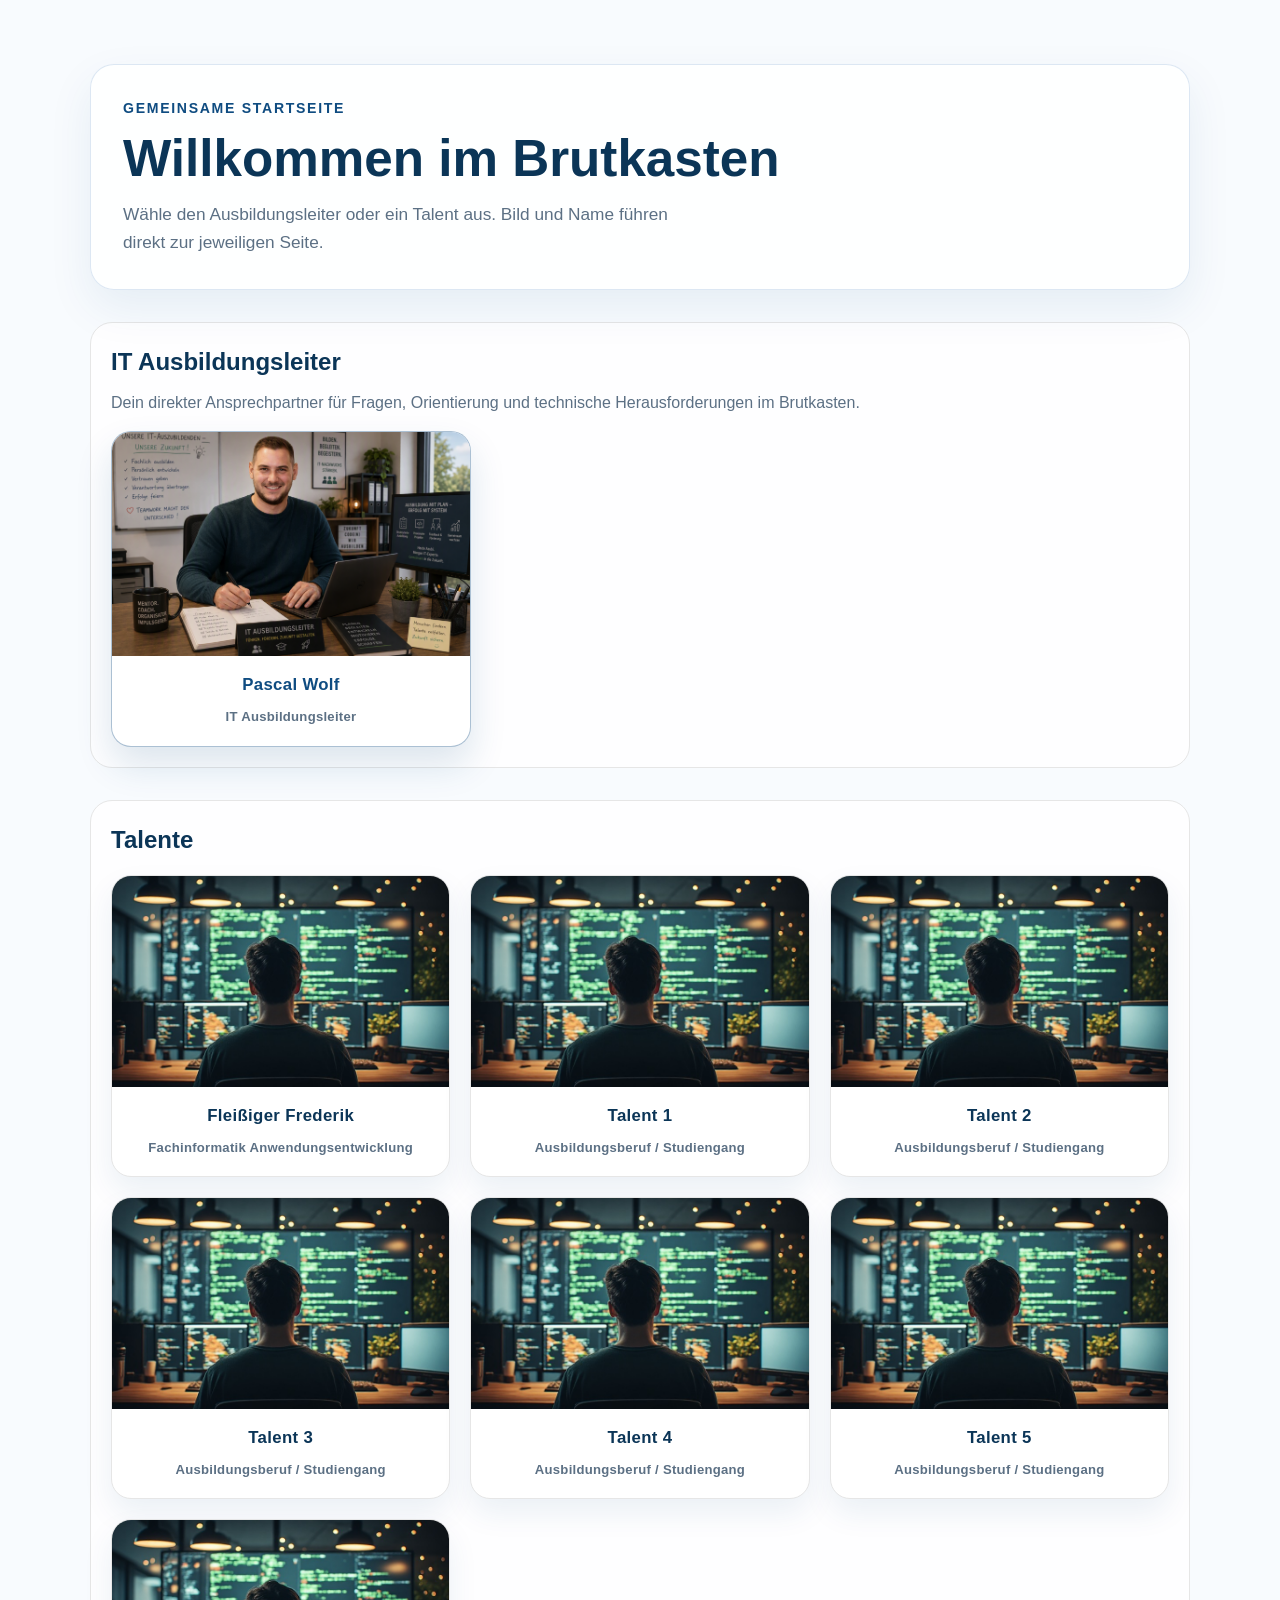
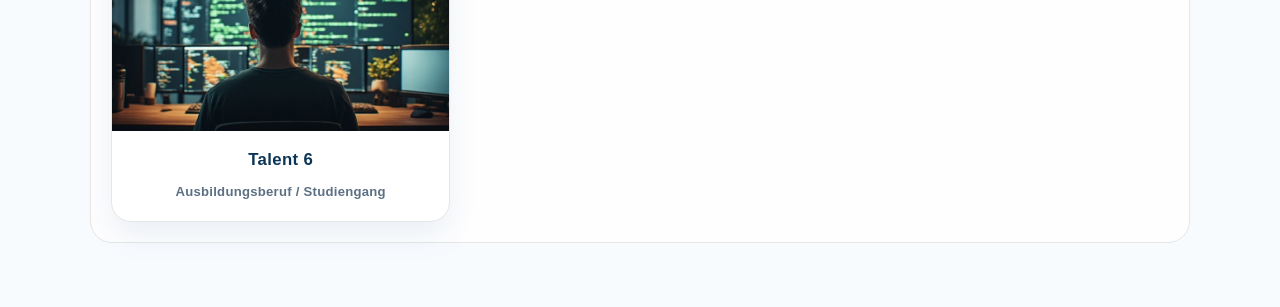
==== index.html @ b2a81ae7 "fertiger Steckbrief OS" ====
<!doctype html>
<html lang="de">
  <head>
    <meta charset="utf-8" />
    <meta name="viewport" content="width=device-width, initial-scale=1" />
    <title>Willkommen im Brutkasten</title>
    <link rel="stylesheet" href="styles.css" />
  </head>
  <body>
    <header class="hero">
      <div class="hero__inner">
        <p class="hero__eyebrow">Gemeinsame Startseite</p>
        <h1>Willkommen im Brutkasten</h1>
        <p class="hero__text">
          Wähle den Ausbildungsleiter oder ein Talent aus. Bild und Name führen
          direkt zur jeweiligen Seite.
        </p>
      </div>
    </header>

    <main class="page-wrap">
      <section class="trainer-section" aria-label="IT Ausbildungsleiter">
        <h2 class="trainer-section__title">IT Ausbildungsleiter</h2>
        <p class="trainer-section__text">
          Dein direkter Ansprechpartner für Fragen, Orientierung und technische
          Herausforderungen im Brutkasten.
        </p>
        <a
          class="student-card student-card--trainer trainer-section__card"
          href="ausbilder/pascal-wolf/visitenkarte.html"
        >
          <img src="images/pascal-wolf.png" alt="Portrait von Pascal Wolf" />
          <div class="student-card__text">
            <span class="student-card__label">Pascal Wolf</span>
            <span class="student-card__subtitle">IT Ausbildungsleiter</span>
          </div>
        </a>
      </section>

      <section class="student-section" aria-label="Talent-Seiten">
        <h2 class="student-section__title">Talente</h2>
        <div class="student-grid">
          <a
            class="student-card"
            href="talente/fleißiger-frederik/visitenkarte.html"
          >
            <img
              src="images/talent-placeholder.jpg"
              alt="Platzhalterbild für Fleißiger Frederik"
            />
            <div class="student-card__text">
              <span class="student-card__label">Fleißiger Frederik</span>
              <span class="student-card__subtitle"
                >Fachinformatik Anwendungsentwicklung</span
              >
            </div>
          </a>

          <a class="student-card" href="azubi1.html">
            <img
              src="images/talent-placeholder.jpg"
              alt="Platzhalterbild für Talent 1"
            />
            <div class="student-card__text">
              <span class="student-card__label">Talent 1</span>
              <span class="student-card__subtitle"
                >Ausbildungsberuf / Studiengang</span
              >
            </div>
          </a>

          <a class="student-card" href="azubi2.html">
            <img
              src="images/talent-placeholder.jpg"
              alt="Platzhalterbild für Talent 2"
            />
            <div class="student-card__text">
              <span class="student-card__label">Talent 2</span>
              <span class="student-card__subtitle"
                >Ausbildungsberuf / Studiengang</span
              >
            </div>
          </a>

          <a class="student-card" href="azubi3.html">
            <img
              src="images/talent-placeholder.jpg"
              alt="Platzhalterbild für Talent 3"
            />
            <div class="student-card__text">
              <span class="student-card__label">Talent 3</span>
              <span class="student-card__subtitle"
                >Ausbildungsberuf / Studiengang</span
              >
            </div>
          </a>

          <a class="student-card" href="azubi4.html">
            <img
              src="images/talent-placeholder.jpg"
              alt="Platzhalterbild für Talent 4"
            />
            <div class="student-card__text">
              <span class="student-card__label">Talent 4</span>
              <span class="student-card__subtitle"
                >Ausbildungsberuf / Studiengang</span
              >
            </div>
          </a>

          <a class="student-card" href="azubi5.html">
            <img
              src="images/talent-placeholder.jpg"
              alt="Platzhalterbild für Talent 5"
            />
            <div class="student-card__text">
              <span class="student-card__label">Talent 5</span>
              <span class="student-card__subtitle"
                >Ausbildungsberuf / Studiengang</span
              >
            </div>
          </a>

          <a class="student-card" href="azubi6.html">
            <img
              src="images/talent-placeholder.jpg"
              alt="Platzhalterbild für Talent 6"
            />
            <div class="student-card__text">
              <span class="student-card__label">Talent 6</span>
              <span class="student-card__subtitle"
                >Ausbildungsberuf / Studiengang</span
              >
            </div>
          </a>
        </div>
      </section>
    </main>
  </body>
</html>
---- styles.css ----
:root {
  --brand-blue: #0f4c81;
  --brand-blue-dark: #0b3557;
  --brand-blue-soft: #eaf2fb;
  --border: #d9e5f2;
  --text-dark: #17324d;
  --text-muted: #5c7084;
  --surface: #ffffff;
  --background: #f5f9fc;
}

* {
  box-sizing: border-box;
}

body {
  margin: 0;
  font-family: "Segoe UI", Arial, sans-serif;
  color: var(--text-dark);
  background:
    radial-gradient(circle at top, rgba(15, 76, 129, 0.08), transparent 34%),
    var(--background);
}

a {
  color: inherit;
  text-decoration: none;
}

.hero {
  padding: 4rem 1rem 2rem;
}

.hero__inner {
  width: min(1100px, calc(100% - 2rem));
  margin: 0 auto;
  padding: 2rem;
  background: rgba(255, 255, 255, 0.82);
  border: 1px solid rgba(217, 229, 242, 0.9);
  border-radius: 24px;
  box-shadow: 0 18px 45px rgba(15, 76, 129, 0.08);
  backdrop-filter: blur(6px);
}

.hero__eyebrow {
  margin: 0 0 0.75rem;
  font-size: 0.88rem;
  font-weight: 700;
  letter-spacing: 0.12em;
  text-transform: uppercase;
  color: var(--brand-blue);
}

.hero h1 {
  margin: 0;
  font-size: clamp(2.2rem, 4vw, 4rem);
  line-height: 1.05;
  color: var(--brand-blue-dark);
}

.hero__text {
  max-width: 60ch;
  margin: 1rem 0 0;
  font-size: 1.08rem;
  color: var(--text-muted);
}

.page-wrap {
  width: min(1100px, calc(100% - 2rem));
  margin: 0 auto 4rem;
}

.trainer-section {
  margin: 0 0 2rem;
  padding: 1.25rem;
  background: rgba(255, 255, 255, 0.84);
  border: 1px solid var(--border);
  border-radius: 22px;
}

.trainer-section__title {
  margin: 0;
  color: var(--brand-blue-dark);
}

.trainer-section__text {
  margin: 0.55rem 0 1rem;
  color: var(--text-muted);
}

.trainer-section__card {
  max-width: 360px;
}

.student-section {
  margin: 0;
  padding: 1.25rem;
  background: rgba(255, 255, 255, 0.84);
  border: 1px solid var(--border);
  border-radius: 22px;
}

.student-section__title {
  margin: 0 0 1rem;
  color: var(--brand-blue-dark);
}

.student-grid {
  display: grid;
  grid-template-columns: repeat(3, minmax(0, 1fr));
  gap: 1.25rem;
}

.student-card {
  display: flex;
  flex-direction: column;
  overflow: hidden;
  background: var(--surface);
  border: 1px solid var(--border);
  border-radius: 20px;
  box-shadow: 0 14px 30px rgba(15, 76, 129, 0.08);
  transition:
    transform 160ms ease,
    box-shadow 160ms ease,
    border-color 160ms ease;
}

.student-card:hover,
.student-card:focus-visible {
  transform: translateY(-4px);
  border-color: rgba(15, 76, 129, 0.28);
  box-shadow: 0 20px 42px rgba(15, 76, 129, 0.14);
}

.student-card img {
  display: block;
  width: 100%;
  aspect-ratio: 16 / 10;
  object-fit: cover;
  background: var(--brand-blue-soft);
}

.student-card__text {
  padding: 1rem 1.1rem 1.15rem;
  text-align: center;
}

.student-card__label {
  display: block;
  font-size: 1.05rem;
  font-weight: 700;
  color: var(--brand-blue-dark);
  letter-spacing: 0.02em;
}

.student-card__subtitle {
  display: block;
  margin-top: 0.45rem;
  font-size: 0.82rem;
  font-weight: 600;
  color: var(--text-muted);
  letter-spacing: 0.02em;
}

.student-card--trainer {
  border-color: rgba(15, 76, 129, 0.35);
  box-shadow: 0 18px 36px rgba(15, 76, 129, 0.14);
}

.student-card--trainer .student-card__label {
  color: var(--brand-blue);
}

@media (max-width: 900px) {
  .student-grid {
    grid-template-columns: repeat(2, minmax(0, 1fr));
  }
}

@media (max-width: 600px) {
  .hero {
    padding-top: 2rem;
  }

  .hero__inner {
    padding: 1.5rem;
    border-radius: 20px;
  }

  .student-grid {
    grid-template-columns: 1fr;
  }

  .page-wrap {
    margin-bottom: 2.5rem;
  }

  .trainer-section {
    padding: 1rem;
    border-radius: 18px;
  }

  .student-section {
    padding: 1rem;
    border-radius: 18px;
  }
}

:root {
  --brand-blue: #0f4c81;
  --brand-blue-dark: #0b3557;
  --text-dark: #17324d;
  --text-muted: #5c7084;
  --surface: #ffffff;
  --surface-alt: #f6f9fc;
  --border: #e6e6e6;
}

body {
  margin: 0;
  font-family: Arial, sans-serif;
  line-height: 1.6;
  color: var(--text-dark);
  background: #f8fbfe;
}

h1,
h2,
h3 {
  margin-top: 0;
  color: var(--brand-blue-dark);
}

h1 {
  font-size: 2.2rem;
  margin-bottom: 0.5rem;
}

h2 {
  font-size: 1.5rem;
  margin-bottom: 1rem;
}

h3 {
  font-size: 1.1rem;
  margin-bottom: 0.5rem;
}

.page-header,
.content-wrap {
  width: min(900px, calc(100% - 2rem));
  margin: 0 auto;
}

.page-header {
  padding: 2rem 1rem 1rem;
  text-align: center;
}

.hero-image {
  display: block;
  width: 180px;
  max-width: 100%;
  margin: 0 auto 1rem;
  border: 1px solid var(--border);
  border-radius: 14px;
}

.intro-text {
  margin-bottom: 0.25rem;
  color: var(--brand-blue);
  font-weight: bold;
  text-transform: uppercase;
  letter-spacing: 0.08em;
}

.profile-note {
  max-width: 68ch;
  margin: 0.5rem auto 0;
}

.content-wrap {
  margin-bottom: 1.25rem;
  padding: 1.25rem;
  background: var(--surface);
  border: 1px solid var(--border);
  border-radius: 12px;
}

.section-alt {
  background: var(--surface-alt);
}

table {
  width: 100%;
  border-collapse: collapse;
  margin-top: 1rem;
}

tr th,
tr td {
  border: 1px solid var(--border);
  padding: 0.8rem;
  text-align: left;
  vertical-align: top;
}

tr th {
  background-color: #f5f5f5;
  width: 35%;
}

a {
  text-decoration: none;
  color: #464feb;
}

a:hover {
  text-decoration: underline;
}

.back-link {
  font-weight: 700;
}

article {
  margin-top: 1rem;
  padding-top: 0.75rem;
  border-top: 1px solid var(--border);
}

article:first-of-type {
  border-top: none;
  padding-top: 0;
}

p,
li,
td,
th {
  color: var(--text-muted);
}

footer {
  text-align: center;
  padding: 1.5rem 1rem 2rem;
  color: var(--text-muted);
}

@media (max-width: 600px) {
  .page-header,
  .content-wrap {
    width: calc(100% - 1rem);
  }

  .content-wrap {
    padding: 1rem;
  }

  tr th {
    width: 40%;
  }
}
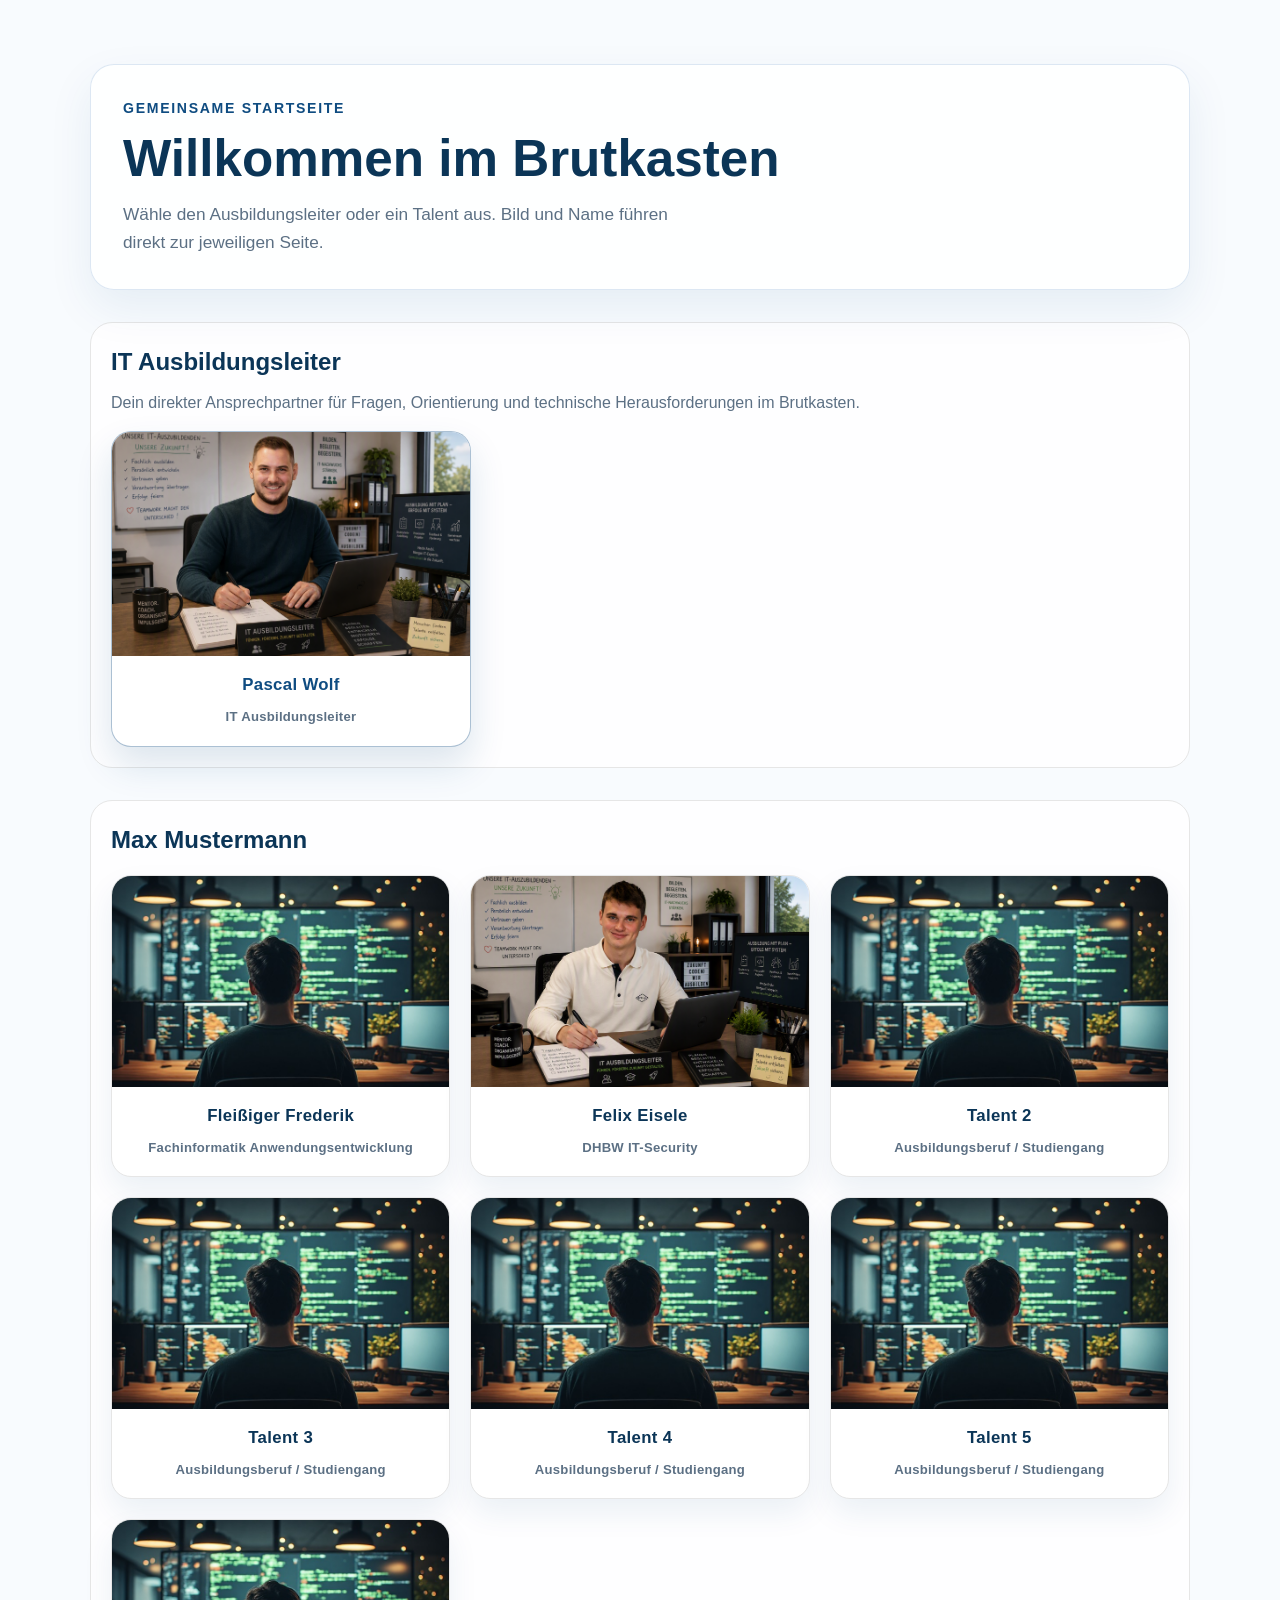
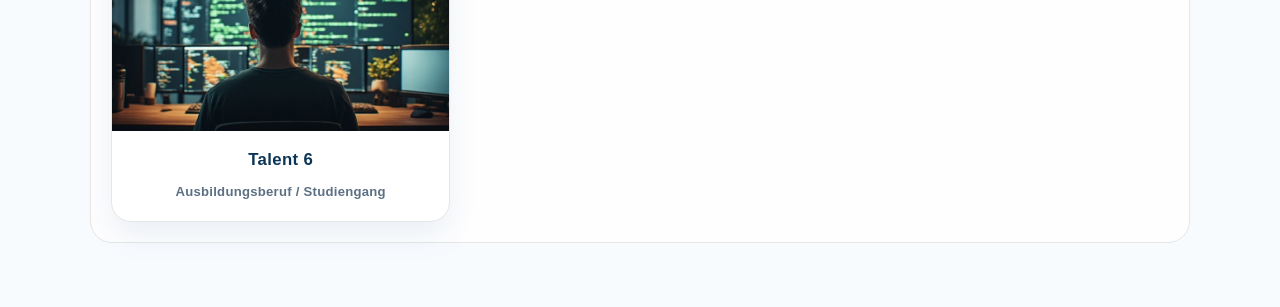
==== commit c74a8383: "Merge pull request #3 from IT-Brutkasten/feature/steckbrief-Felix-Eisele Feature/steckbrief felix ei" ====
--- a/index.html
+++ b/index.html
@@ -38,7 +38,7 @@
       </section>
 
       <section class="student-section" aria-label="Talent-Seiten">
-        <h2 class="student-section__title">Talente</h2>
+        <h2 class="student-section__title">Max Mustermann</h2>
         <div class="student-grid">
           <a
             class="student-card"
@@ -56,15 +56,15 @@
             </div>
           </a>
 
-          <a class="student-card" href="azubi1.html">
+          <a class="student-card" href="FelixEisele/steckbrief.html">
             <img
-              src="images/talent-placeholder.jpg"
+              src="images/Felixbild.png"
               alt="Platzhalterbild für Talent 1"
             />
             <div class="student-card__text">
-              <span class="student-card__label">Talent 1</span>
+              <span class="student-card__label">Felix Eisele</span>
               <span class="student-card__subtitle"
-                >Ausbildungsberuf / Studiengang</span
+                >DHBW IT-Security</span
               >
             </div>
           </a>
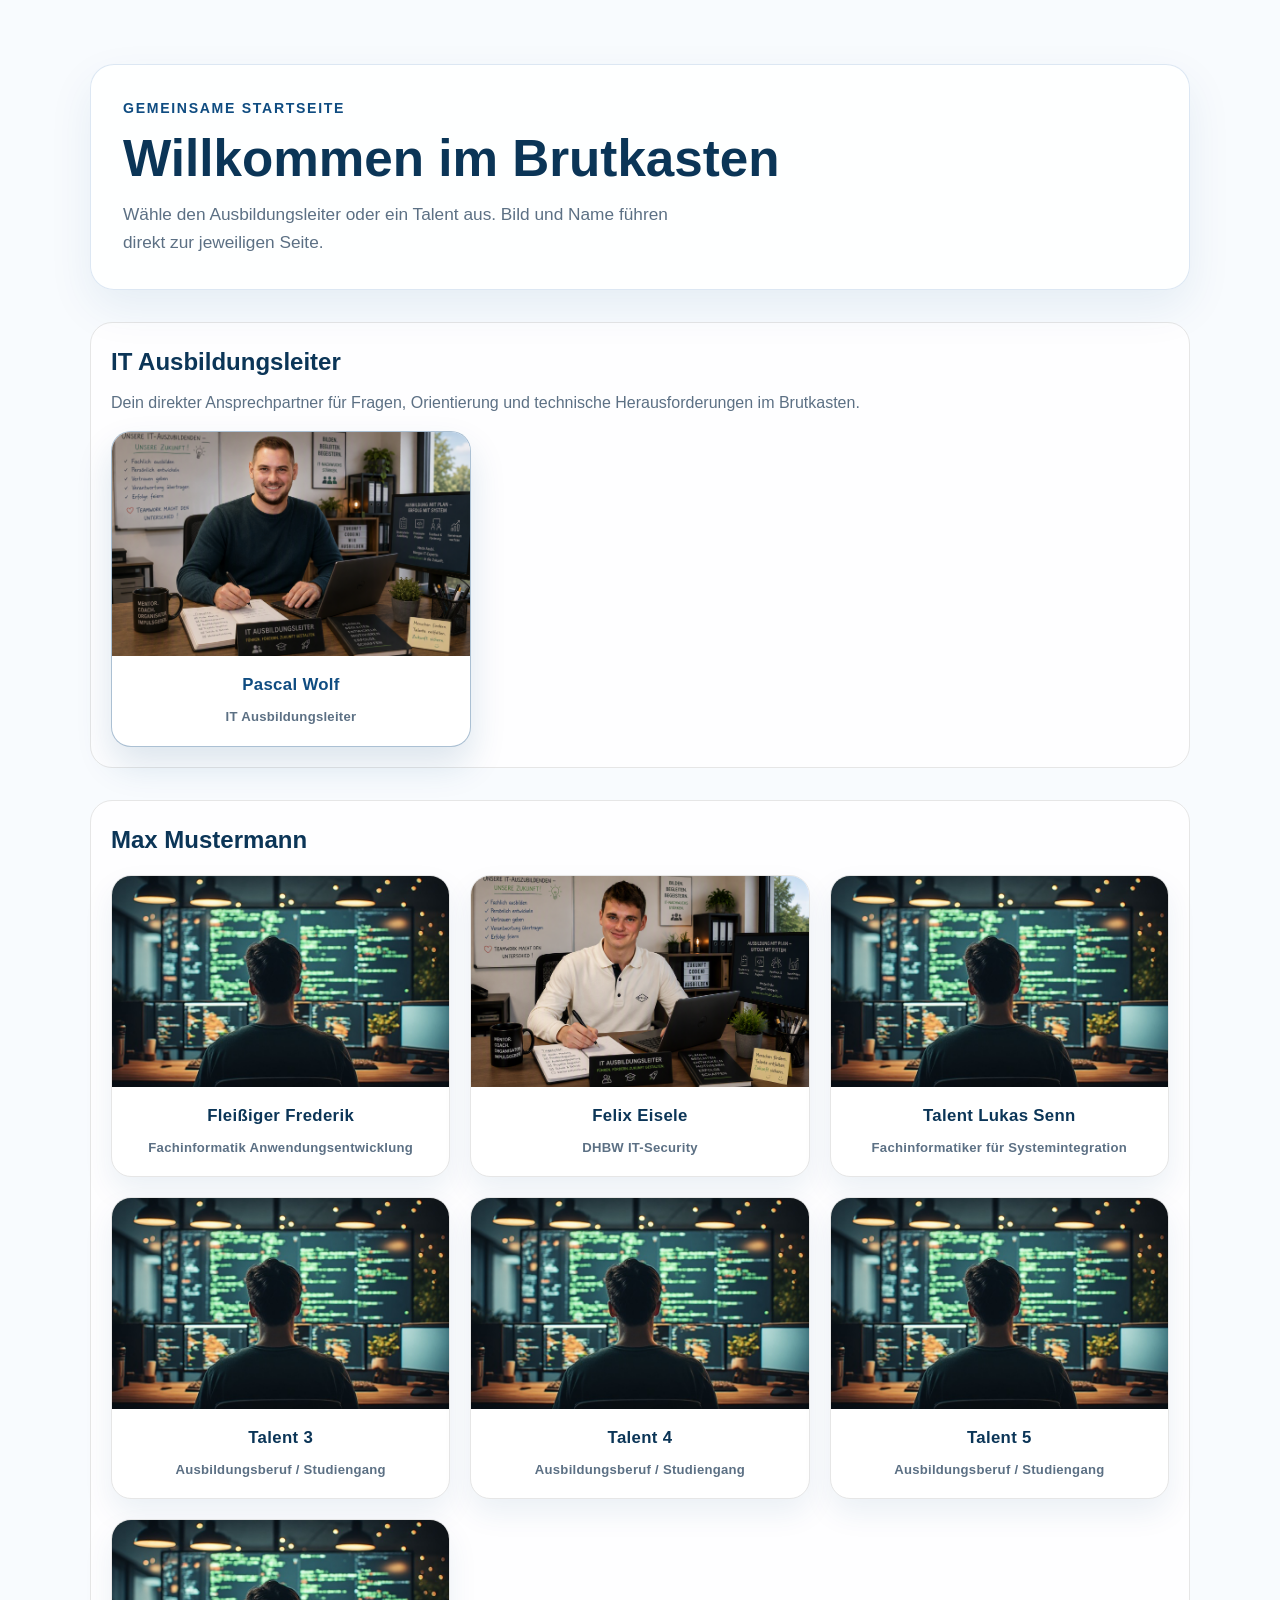
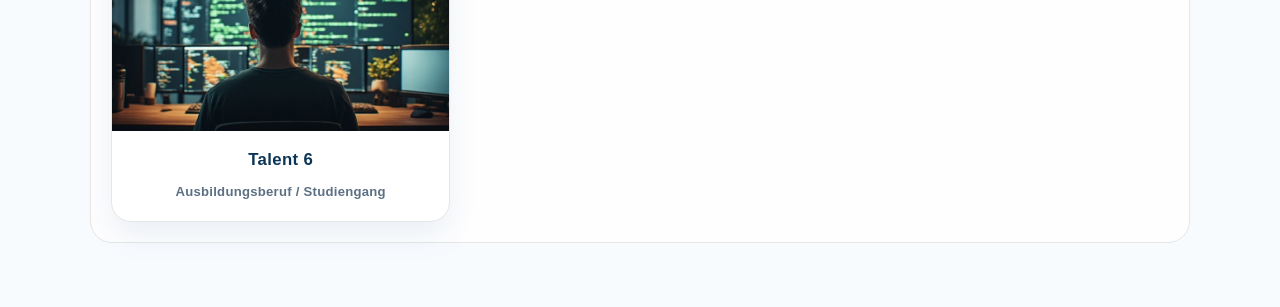
==== commit 958516c8: "Merge pull request #4 from IT-Brutkasten/feature/steckbrief-lukas-senn Feature/steckbrief lukas senn" ====
--- a/index.html
+++ b/index.html
@@ -69,15 +69,15 @@
             </div>
           </a>
 
-          <a class="student-card" href="azubi2.html">
+          <a class="student-card" href="lukas_senn/visitenkartelukassenn.html">
             <img
               src="images/talent-placeholder.jpg"
               alt="Platzhalterbild für Talent 2"
             />
             <div class="student-card__text">
-              <span class="student-card__label">Talent 2</span>
+              <span class="student-card__label">Talent Lukas Senn</span>
               <span class="student-card__subtitle"
-                >Ausbildungsberuf / Studiengang</span
+                >Fachinformatiker für Systemintegration</span
               >
             </div>
           </a>
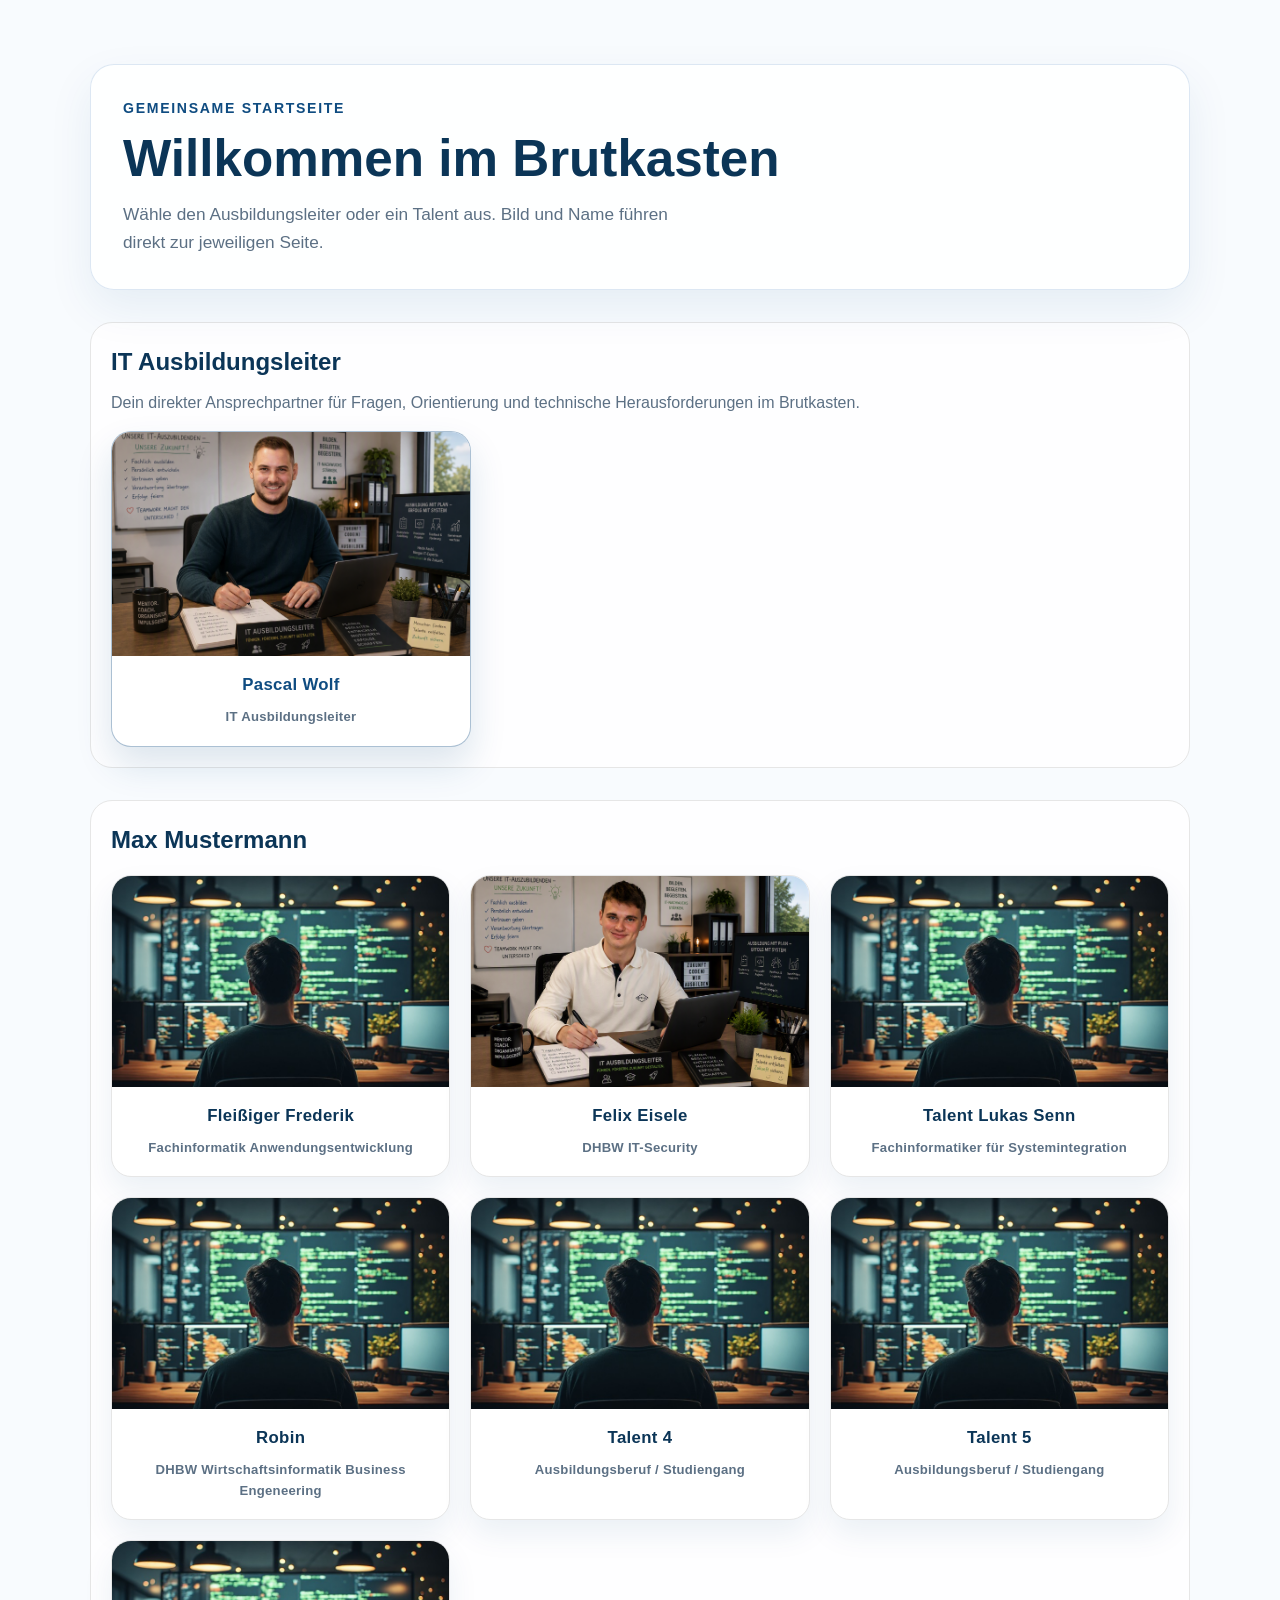
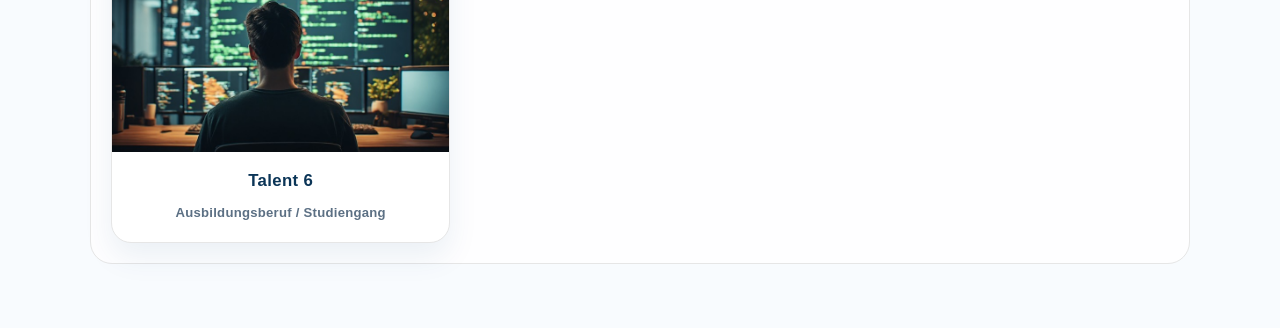
==== commit 1112c28d: "Merge pull request #5 from IT-Brutkasten/feature/steckbrief-robin-priess Feature/steckbrief robin" ====
--- a/index.html
+++ b/index.html
@@ -82,15 +82,15 @@
             </div>
           </a>
 
-          <a class="student-card" href="azubi3.html">
+          <a class="student-card" href="talente/robin-priess/visitenkarte.html">
             <img
               src="images/talent-placeholder.jpg"
               alt="Platzhalterbild für Talent 3"
             />
             <div class="student-card__text">
-              <span class="student-card__label">Talent 3</span>
+              <span class="student-card__label" >Robin</span>
               <span class="student-card__subtitle"
-                >Ausbildungsberuf / Studiengang</span
+                >DHBW Wirtschaftsinformatik Business Engeneering</span
               >
             </div>
           </a>
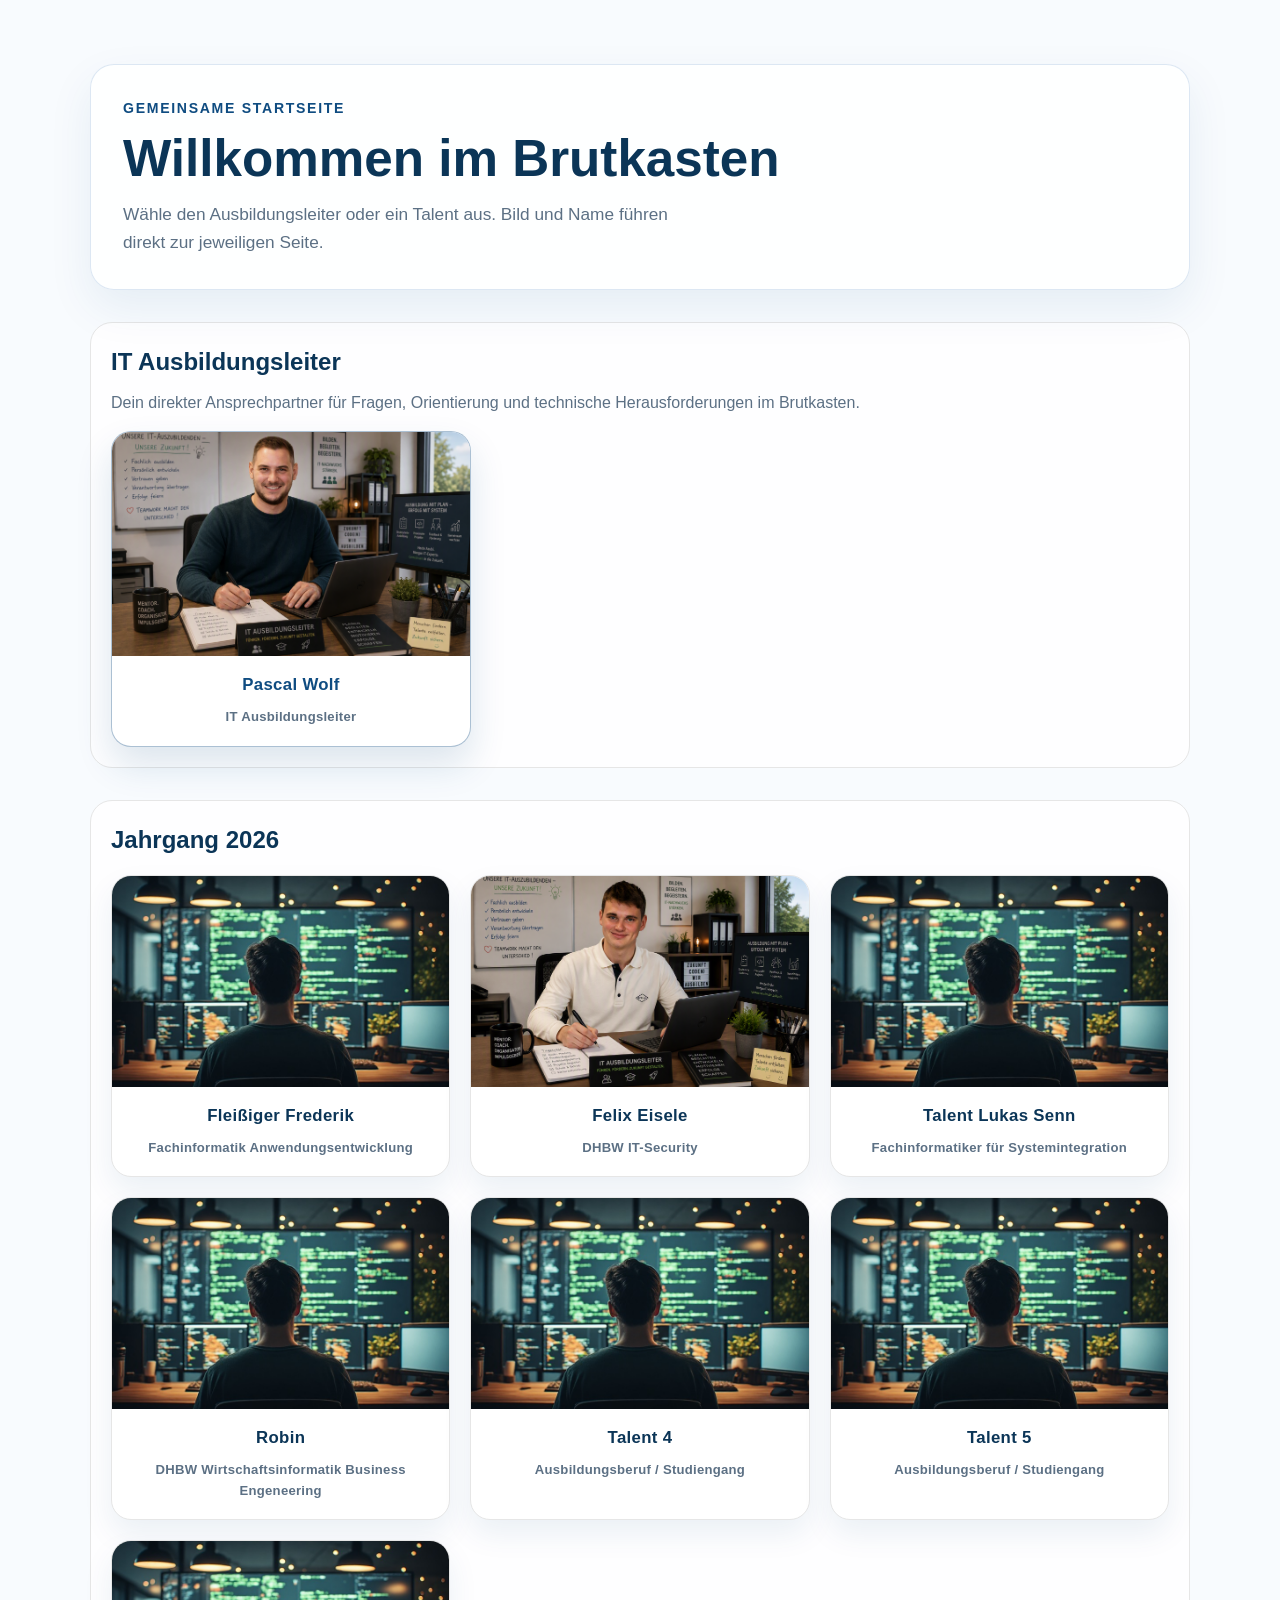
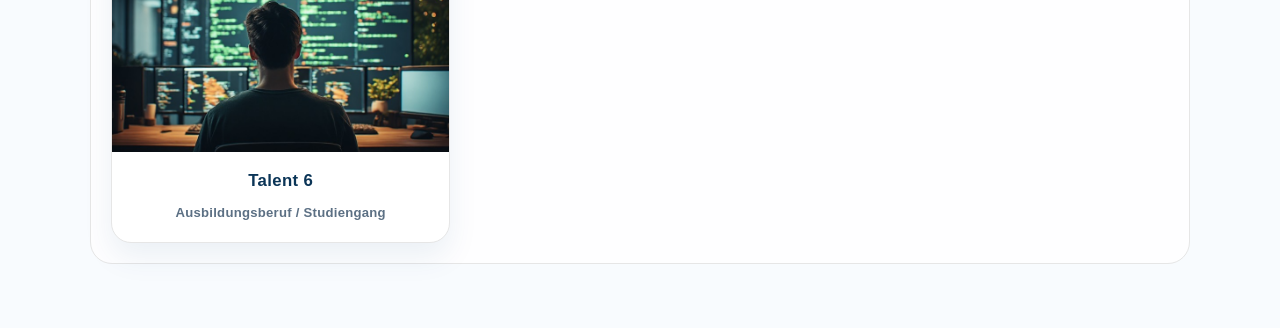
==== commit d1a21d65: "Changed Section Title (41) (felix hats verbockt xD!)" ====
--- a/index.html
+++ b/index.html
@@ -38,7 +38,7 @@
       </section>
 
       <section class="student-section" aria-label="Talent-Seiten">
-        <h2 class="student-section__title">Max Mustermann</h2>
+        <h2 class="student-section__title">Jahrgang 2026</h2>
         <div class="student-grid">
           <a
             class="student-card"
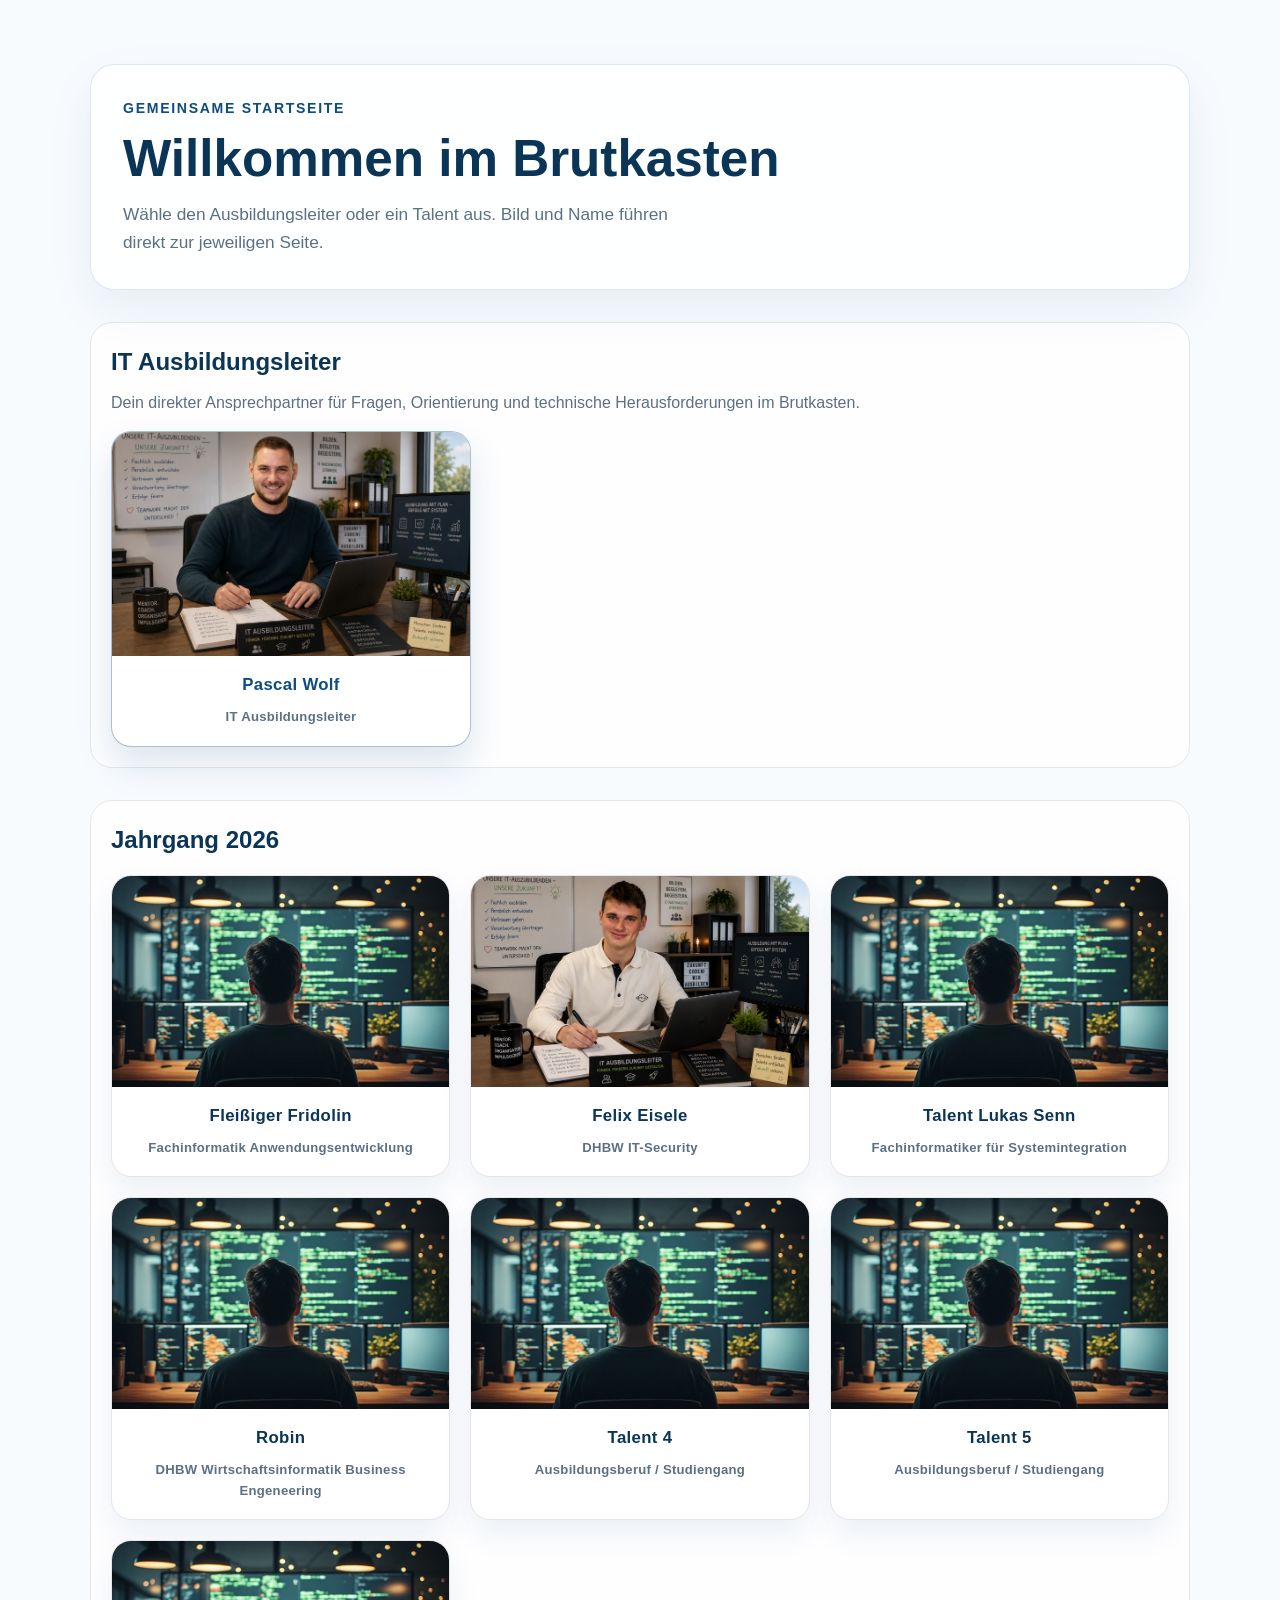
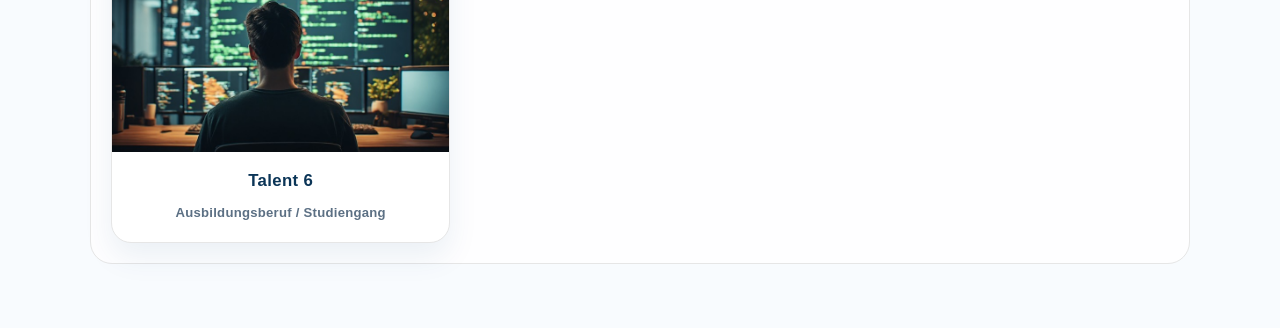
==== commit f12cc8d8: "changed student name" ====
--- a/index.html
+++ b/index.html
@@ -49,7 +49,7 @@
               alt="Platzhalterbild für Fleißiger Frederik"
             />
             <div class="student-card__text">
-              <span class="student-card__label">Fleißiger Frederik</span>
+              <span class="student-card__label">Fleißiger Fridolin</span>
               <span class="student-card__subtitle"
                 >Fachinformatik Anwendungsentwicklung</span
               >
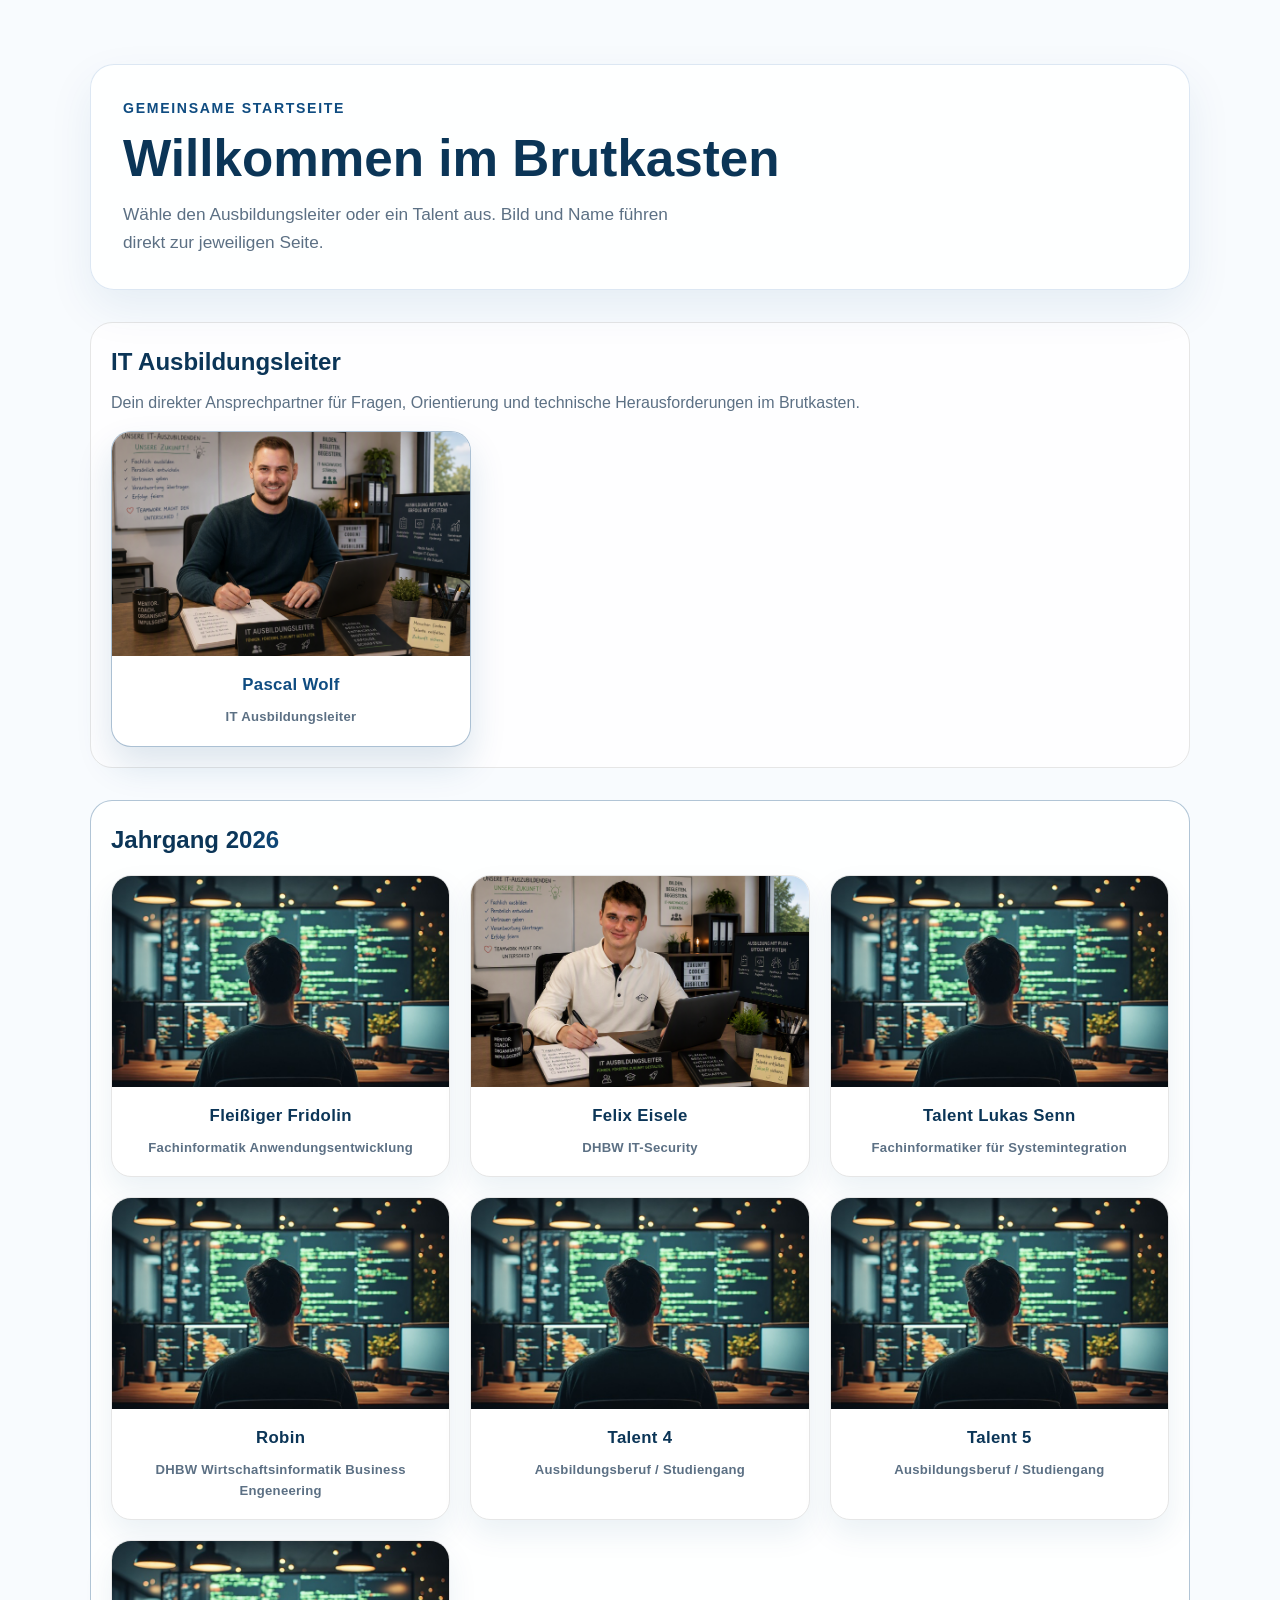
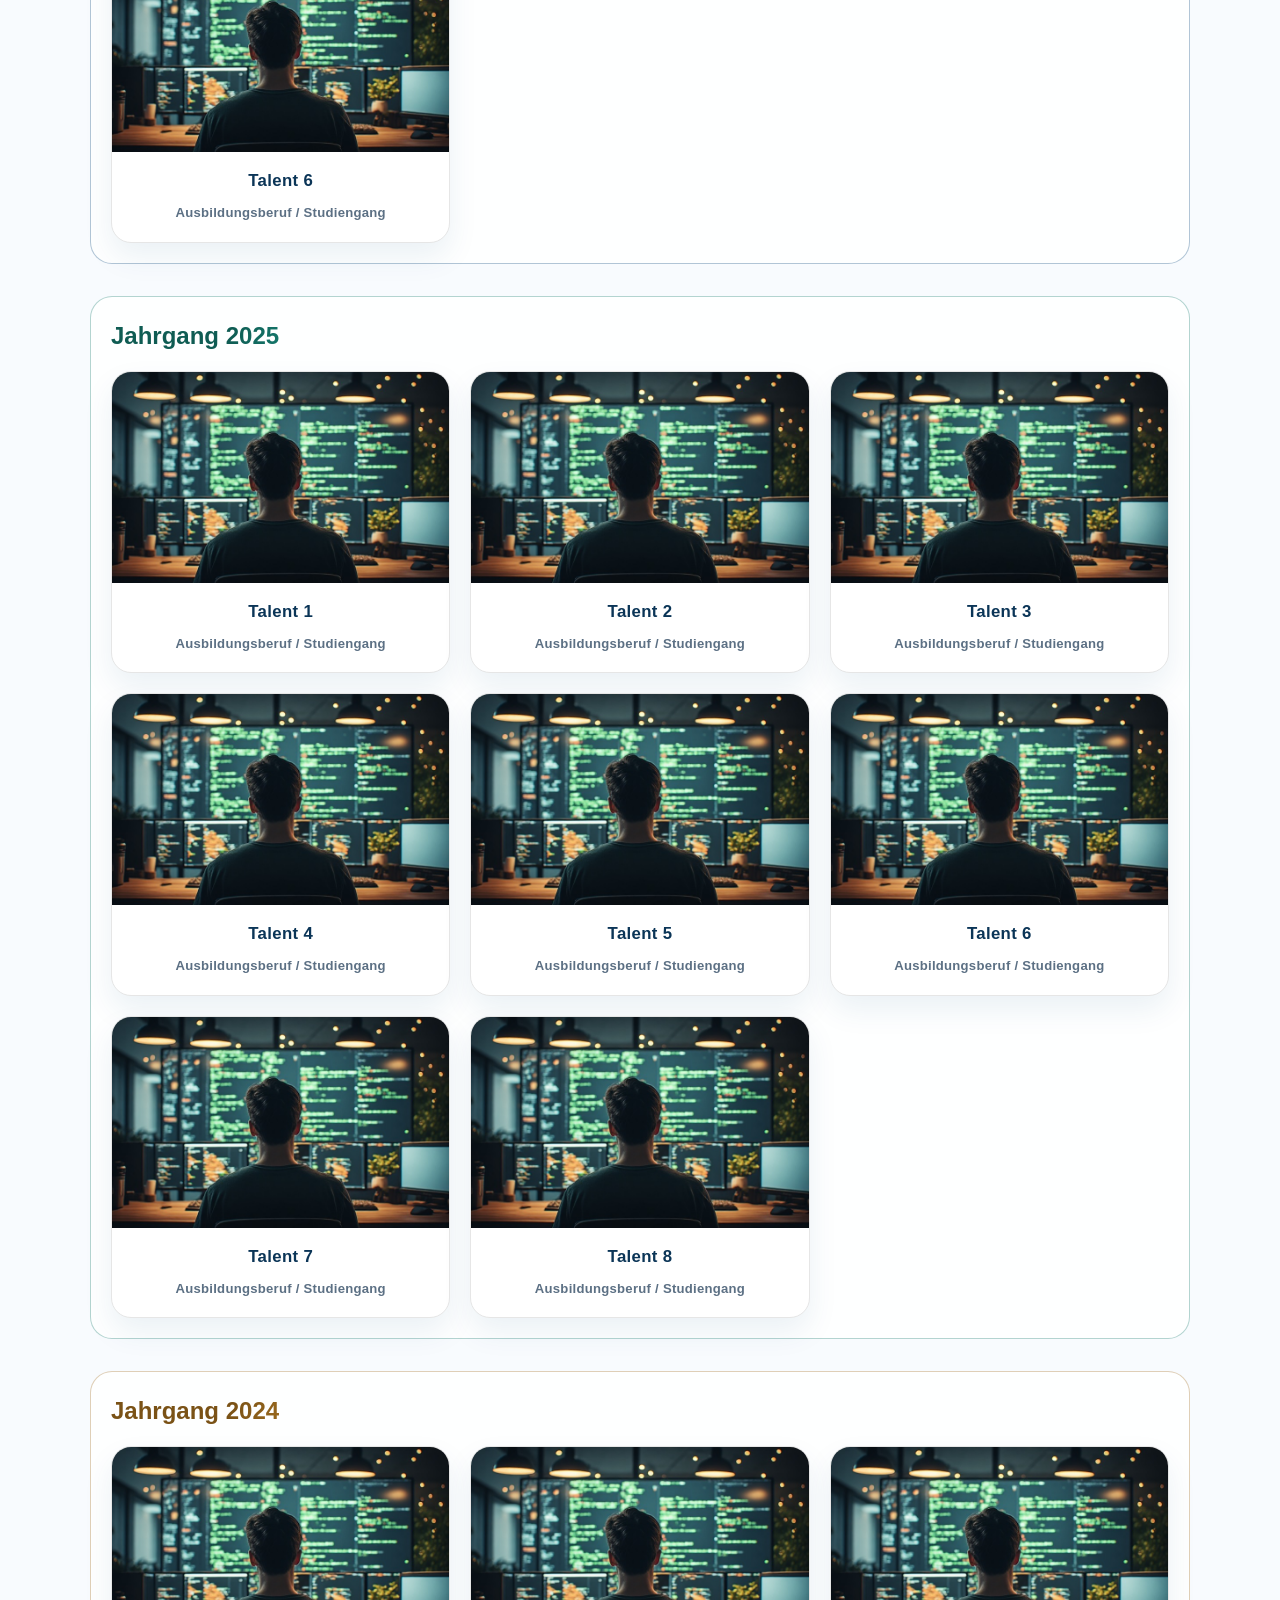
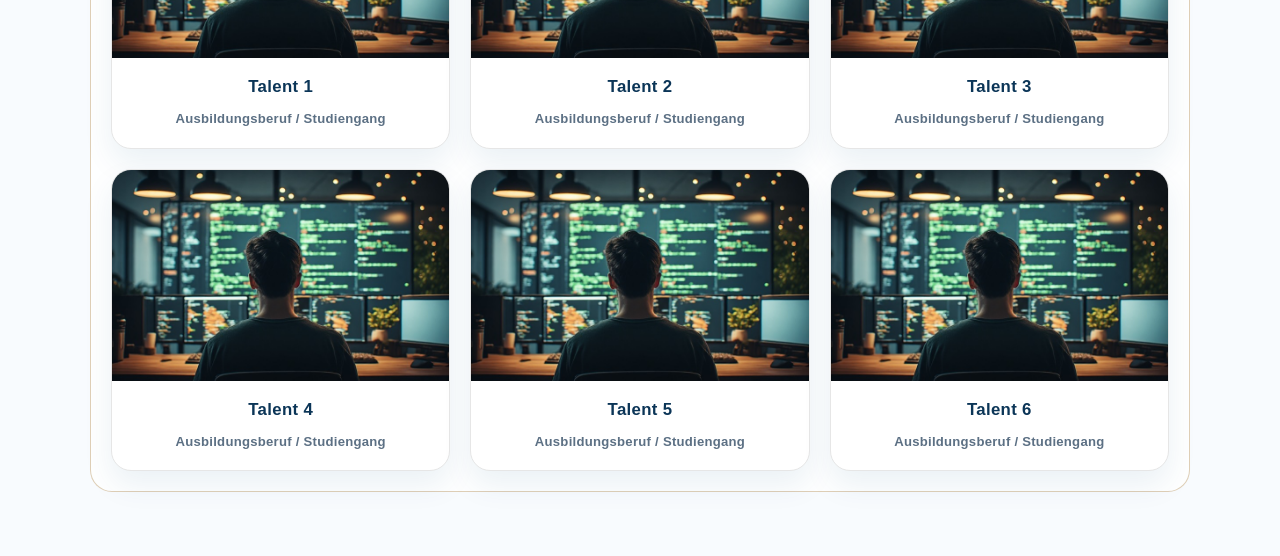
==== commit b1e8423c: "Addet other years (2025, 2024); Addet colours per Year" ====
--- a/index.html
+++ b/index.html
@@ -37,7 +37,10 @@
         </a>
       </section>
 
-      <section class="student-section" aria-label="Talent-Seiten">
+      <section
+        class="student-section student-section--2026"
+        aria-label="Talent-Seiten Jahrgang 2026"
+      >
         <h2 class="student-section__title">Jahrgang 2026</h2>
         <div class="student-grid">
           <a
@@ -135,6 +138,204 @@
           </a>
         </div>
       </section>
+
+      <section
+        class="student-section student-section--2025"
+        aria-label="Talent-Seiten Jahrgang 2025"
+      >
+        <h2 class="student-section__title">Jahrgang 2025</h2>
+        <div class="student-grid">
+          <a class="student-card" href="azubi2025-1.html">
+            <img
+              src="images/talent-placeholder.jpg"
+              alt="Platzhalterbild für Talent 1"
+            />
+            <div class="student-card__text">
+              <span class="student-card__label">Talent 1</span>
+              <span class="student-card__subtitle"
+                >Ausbildungsberuf / Studiengang</span
+              >
+            </div>
+          </a>
+
+          <a class="student-card" href="azubi2025-2.html">
+            <img
+              src="images/talent-placeholder.jpg"
+              alt="Platzhalterbild für Talent 2"
+            />
+            <div class="student-card__text">
+              <span class="student-card__label">Talent 2</span>
+              <span class="student-card__subtitle"
+                >Ausbildungsberuf / Studiengang</span
+              >
+            </div>
+          </a>
+
+          <a class="student-card" href="azubi2025-3.html">
+            <img
+              src="images/talent-placeholder.jpg"
+              alt="Platzhalterbild für Talent 3"
+            />
+            <div class="student-card__text">
+              <span class="student-card__label">Talent 3</span>
+              <span class="student-card__subtitle"
+                >Ausbildungsberuf / Studiengang</span
+              >
+            </div>
+          </a>
+
+          <a class="student-card" href="azubi2025-4.html">
+            <img
+              src="images/talent-placeholder.jpg"
+              alt="Platzhalterbild für Talent 4"
+            />
+            <div class="student-card__text">
+              <span class="student-card__label">Talent 4</span>
+              <span class="student-card__subtitle"
+                >Ausbildungsberuf / Studiengang</span
+              >
+            </div>
+          </a>
+
+          <a class="student-card" href="azubi2025-5.html">
+            <img
+              src="images/talent-placeholder.jpg"
+              alt="Platzhalterbild für Talent 5"
+            />
+            <div class="student-card__text">
+              <span class="student-card__label">Talent 5</span>
+              <span class="student-card__subtitle"
+                >Ausbildungsberuf / Studiengang</span
+              >
+            </div>
+          </a>
+
+          <a class="student-card" href="azubi2025-6.html">
+            <img
+              src="images/talent-placeholder.jpg"
+              alt="Platzhalterbild für Talent 6"
+            />
+            <div class="student-card__text">
+              <span class="student-card__label">Talent 6</span>
+              <span class="student-card__subtitle"
+                >Ausbildungsberuf / Studiengang</span
+              >
+            </div>
+          </a>
+
+          <a class="student-card" href="azubi2025-7.html">
+            <img
+              src="images/talent-placeholder.jpg"
+              alt="Platzhalterbild für Talent 7"
+            />
+            <div class="student-card__text">
+              <span class="student-card__label">Talent 7</span>
+              <span class="student-card__subtitle"
+                >Ausbildungsberuf / Studiengang</span
+              >
+            </div>
+          </a>
+
+          <a class="student-card" href="azubi2025-8.html">
+            <img
+              src="images/talent-placeholder.jpg"
+              alt="Platzhalterbild für Talent 8"
+            />
+            <div class="student-card__text">
+              <span class="student-card__label">Talent 8</span>
+              <span class="student-card__subtitle"
+                >Ausbildungsberuf / Studiengang</span
+              >
+            </div>
+          </a>
+        </div>
+      </section>
+
+      <section
+        class="student-section student-section--2024"
+        aria-label="Talent-Seiten Jahrgang 2024"
+      >
+        <h2 class="student-section__title">Jahrgang 2024</h2>
+        <div class="student-grid">
+          <a class="student-card" href="azubi2024-1.html">
+            <img
+              src="images/talent-placeholder.jpg"
+              alt="Platzhalterbild für Talent 1"
+            />
+            <div class="student-card__text">
+              <span class="student-card__label">Talent 1</span>
+              <span class="student-card__subtitle"
+                >Ausbildungsberuf / Studiengang</span
+              >
+            </div>
+          </a>
+
+          <a class="student-card" href="azubi2024-2.html">
+            <img
+              src="images/talent-placeholder.jpg"
+              alt="Platzhalterbild für Talent 2"
+            />
+            <div class="student-card__text">
+              <span class="student-card__label">Talent 2</span>
+              <span class="student-card__subtitle"
+                >Ausbildungsberuf / Studiengang</span
+              >
+            </div>
+          </a>
+
+          <a class="student-card" href="azubi2024-3.html">
+            <img
+              src="images/talent-placeholder.jpg"
+              alt="Platzhalterbild für Talent 3"
+            />
+            <div class="student-card__text">
+              <span class="student-card__label">Talent 3</span>
+              <span class="student-card__subtitle"
+                >Ausbildungsberuf / Studiengang</span
+              >
+            </div>
+          </a>
+
+          <a class="student-card" href="azubi2024-4.html">
+            <img
+              src="images/talent-placeholder.jpg"
+              alt="Platzhalterbild für Talent 4"
+            />
+            <div class="student-card__text">
+              <span class="student-card__label">Talent 4</span>
+              <span class="student-card__subtitle"
+                >Ausbildungsberuf / Studiengang</span
+              >
+            </div>
+          </a>
+
+          <a class="student-card" href="azubi2024-5.html">
+            <img
+              src="images/talent-placeholder.jpg"
+              alt="Platzhalterbild für Talent 5"
+            />
+            <div class="student-card__text">
+              <span class="student-card__label">Talent 5</span>
+              <span class="student-card__subtitle"
+                >Ausbildungsberuf / Studiengang</span
+              >
+            </div>
+          </a>
+
+          <a class="student-card" href="azubi2024-6.html">
+            <img
+              src="images/talent-placeholder.jpg"
+              alt="Platzhalterbild für Talent 6"
+            />
+            <div class="student-card__text">
+              <span class="student-card__label">Talent 6</span>
+              <span class="student-card__subtitle"
+                >Ausbildungsberuf / Studiengang</span
+              >
+            </div>
+          </a>
+        </div>
+      </section>
     </main>
   </body>
 </html>
--- a/styles.css
+++ b/styles.css
@@ -93,16 +93,79 @@
 }
 
 .student-section {
-  margin: 0;
+  margin: 0 0 2rem;
   padding: 1.25rem;
   background: rgba(255, 255, 255, 0.84);
   border: 1px solid var(--border);
   border-radius: 22px;
 }
 
+.student-section:last-of-type {
+  margin-bottom: 0;
+}
+
+.student-section--2026 {
+  --accent: #0f4c81;
+  --accent-strong: #0b3557;
+  --accent-soft: rgba(15, 76, 129, 0.32);
+  --accent-shadow: rgba(15, 76, 129, 0.16);
+}
+
+.student-section--2025 {
+  --accent: #157a6e;
+  --accent-strong: #0f5c53;
+  --accent-soft: rgba(21, 122, 110, 0.32);
+  --accent-shadow: rgba(21, 122, 110, 0.16);
+}
+
+.student-section--2024 {
+  --accent: #9c6b1f;
+  --accent-strong: #7a5216;
+  --accent-soft: rgba(156, 107, 31, 0.32);
+  --accent-shadow: rgba(156, 107, 31, 0.16);
+}
+
+.student-section--2026,
+.student-section--2025,
+.student-section--2024 {
+  border-color: var(--accent-soft);
+}
+
 .student-section__title {
+  display: inline-block;
   margin: 0 0 1rem;
-  color: var(--brand-blue-dark);
+  color: var(--accent-strong, var(--brand-blue-dark));
+  background-image: linear-gradient(
+    110deg,
+    var(--accent-strong, var(--brand-blue-dark)) 30%,
+    var(--accent, var(--brand-blue)) 45%,
+    #ffffff 50%,
+    var(--accent, var(--brand-blue)) 55%,
+    var(--accent-strong, var(--brand-blue-dark)) 70%
+  );
+  background-size: 240% 100%;
+  background-clip: text;
+  -webkit-background-clip: text;
+  -webkit-text-fill-color: transparent;
+  animation: title-shimmer 7s ease-in-out infinite;
+}
+
+@keyframes title-shimmer {
+  0% {
+    background-position: 180% 0;
+  }
+  100% {
+    background-position: -80% 0;
+  }
+}
+
+@media (prefers-reduced-motion: reduce) {
+  .student-section__title {
+    animation: none;
+    background: none;
+    -webkit-text-fill-color: currentColor;
+    color: var(--accent-strong, var(--brand-blue-dark));
+  }
 }
 
 .student-grid {
@@ -130,6 +193,16 @@
   transform: translateY(-4px);
   border-color: rgba(15, 76, 129, 0.28);
   box-shadow: 0 20px 42px rgba(15, 76, 129, 0.14);
+}
+
+.student-section--2026 .student-card:hover,
+.student-section--2026 .student-card:focus-visible,
+.student-section--2025 .student-card:hover,
+.student-section--2025 .student-card:focus-visible,
+.student-section--2024 .student-card:hover,
+.student-section--2024 .student-card:focus-visible {
+  border-color: var(--accent-soft);
+  box-shadow: 0 20px 42px var(--accent-shadow);
 }
 
 .student-card img {
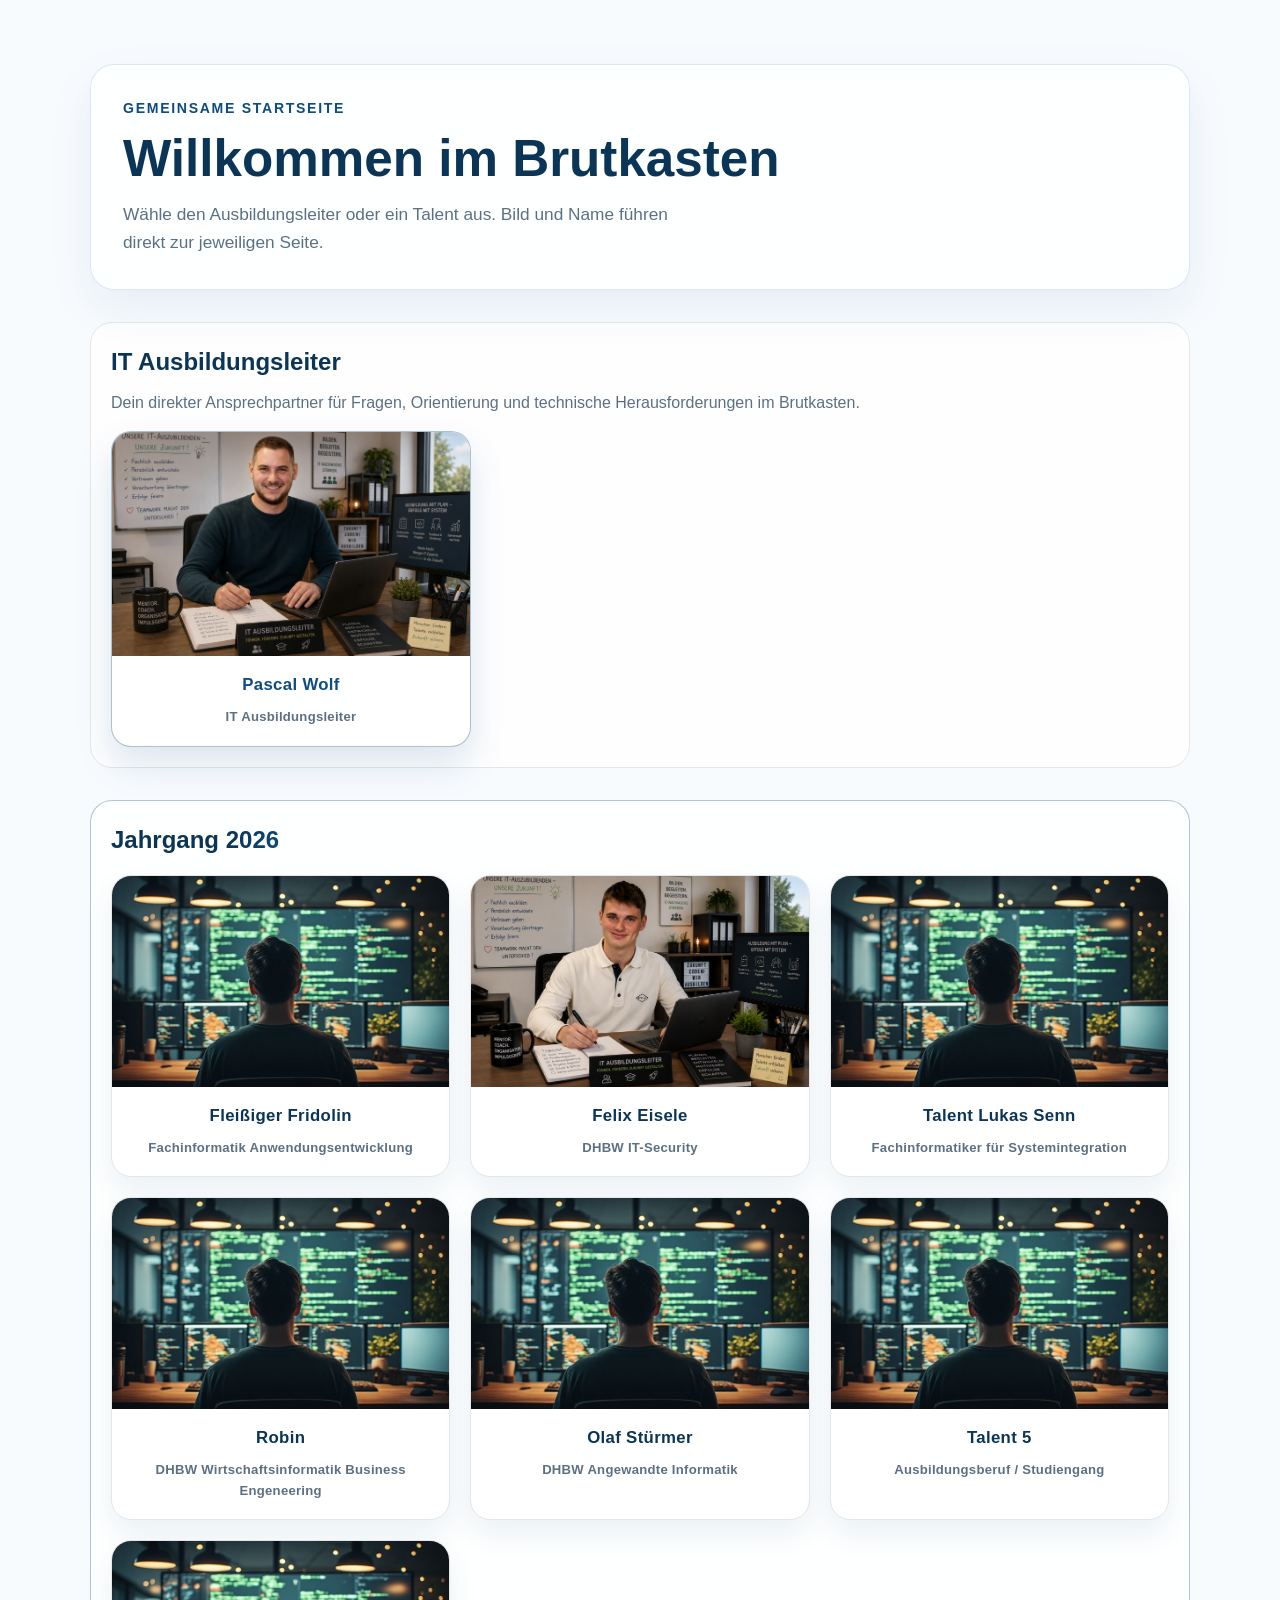
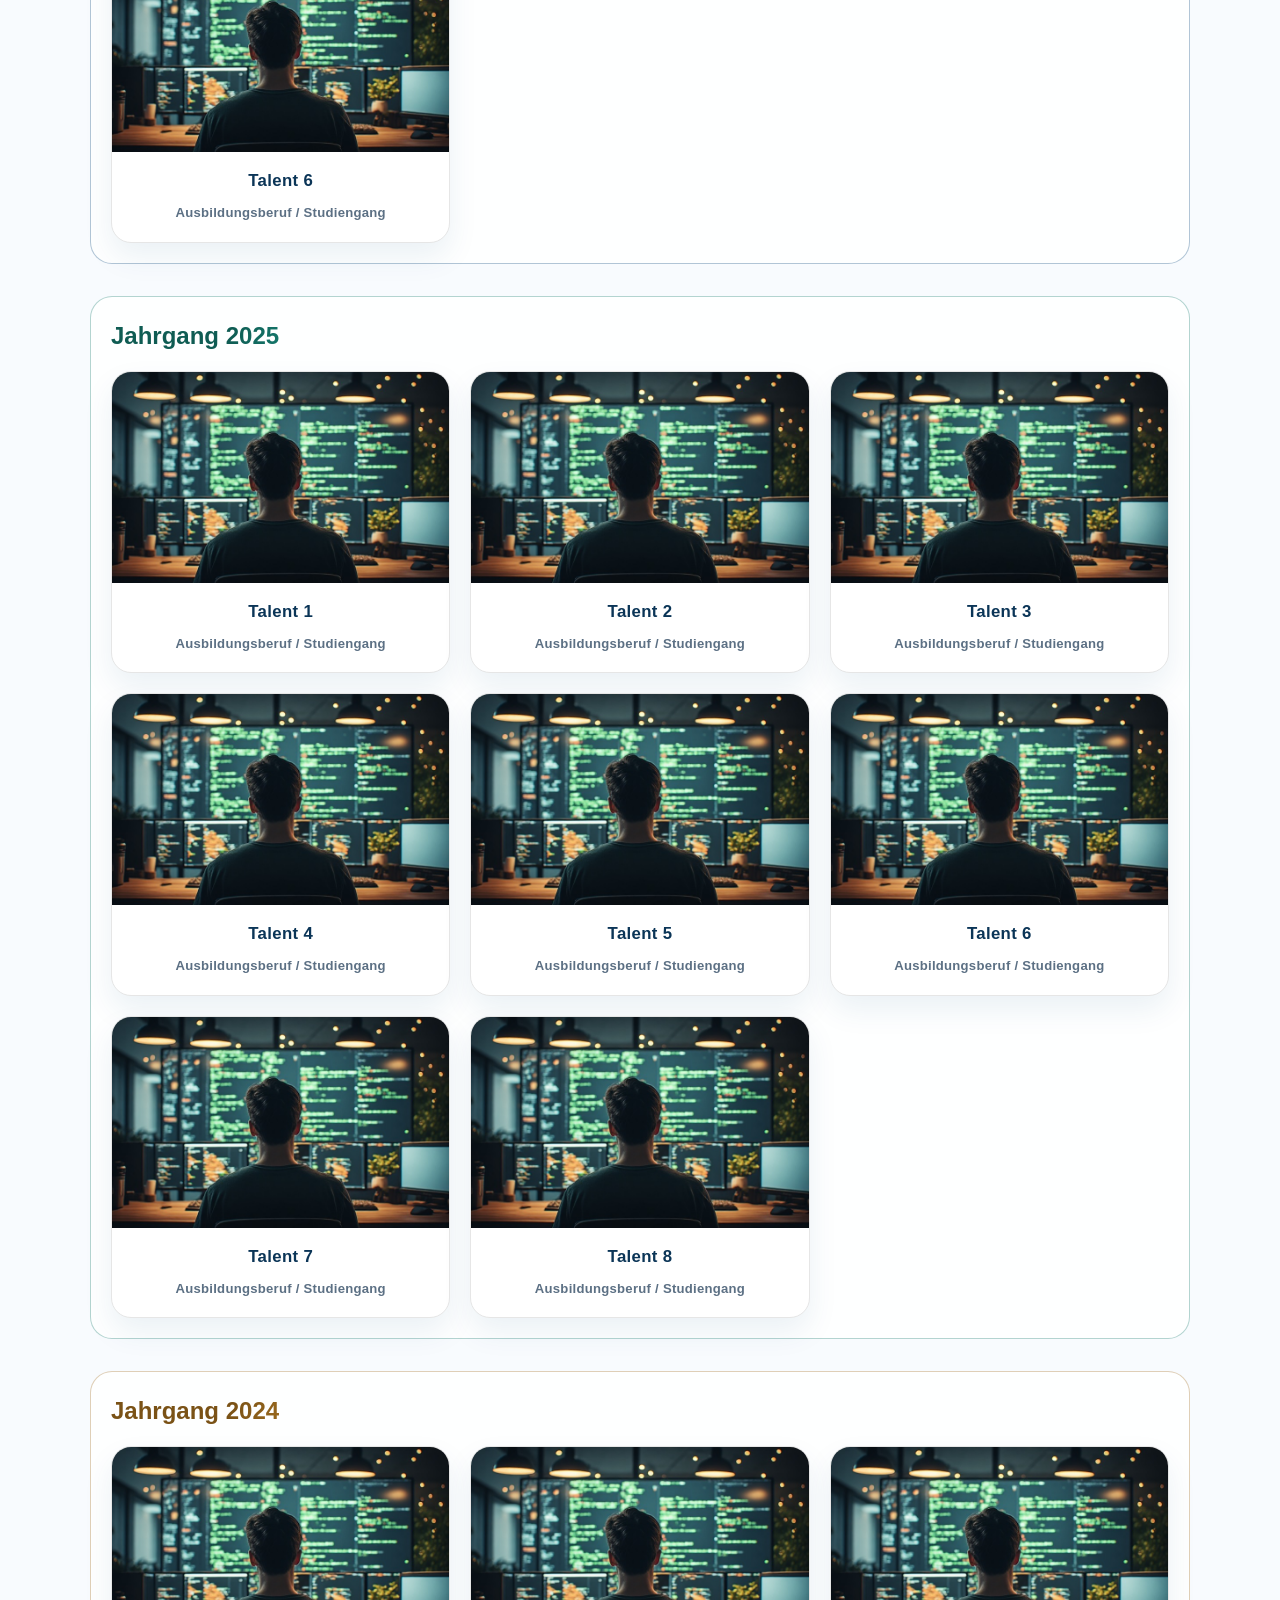
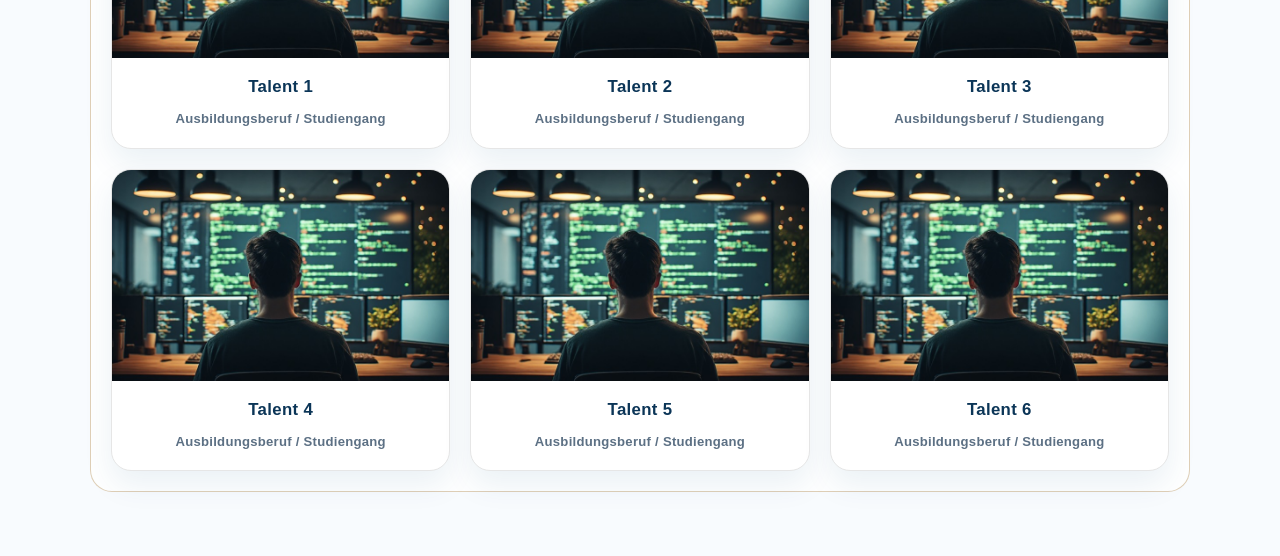
==== commit fa29ec1b: "fertiger steckbrief" ====
--- a/index.html
+++ b/index.html
@@ -98,15 +98,15 @@
             </div>
           </a>
 
-          <a class="student-card" href="azubi4.html">
+          <a class="student-card" href="olaf-stürmer/Steckbrief-OS.html">
             <img
               src="images/talent-placeholder.jpg"
               alt="Platzhalterbild für Talent 4"
             />
             <div class="student-card__text">
-              <span class="student-card__label">Talent 4</span>
-              <span class="student-card__subtitle"
-                >Ausbildungsberuf / Studiengang</span
+              <span class="student-card__label">Olaf Stürmer</span>
+              <span class="student-card__subtitle"
+                >DHBW Angewandte Informatik</span
               >
             </div>
           </a>
